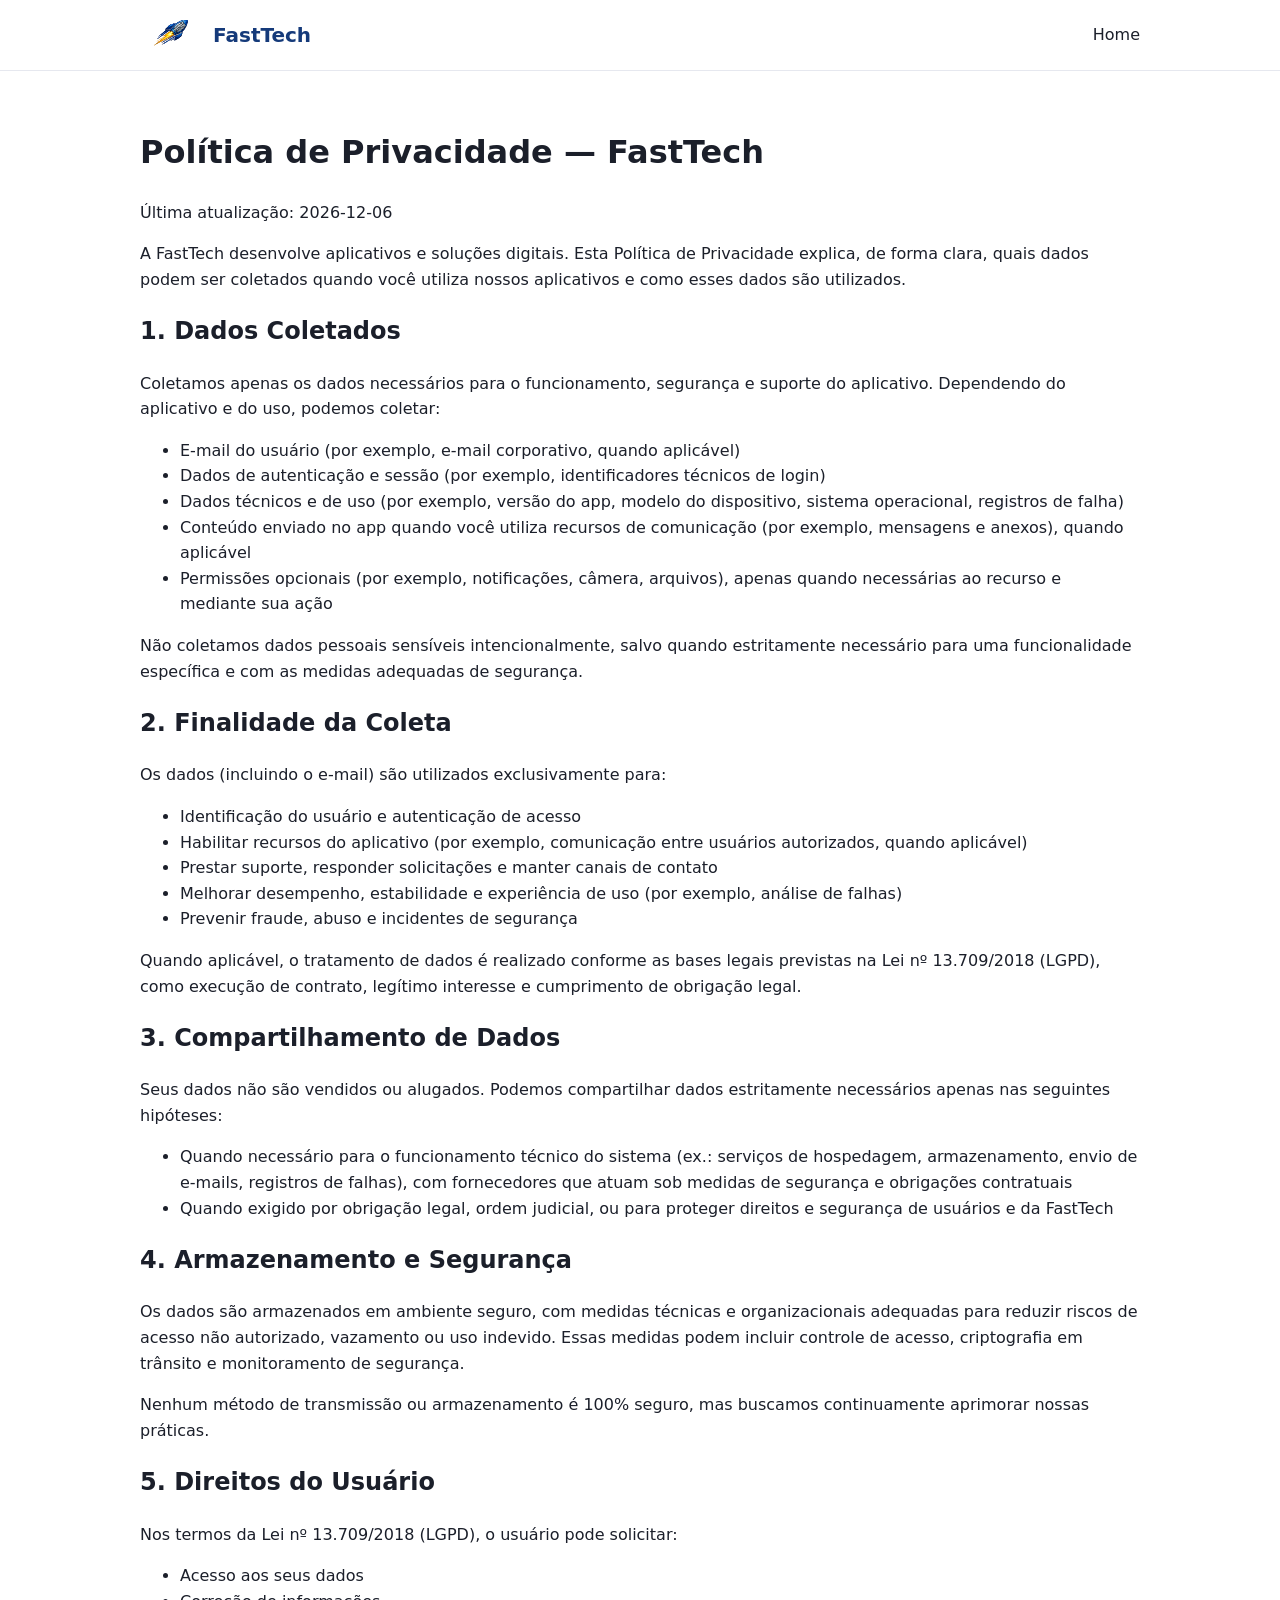
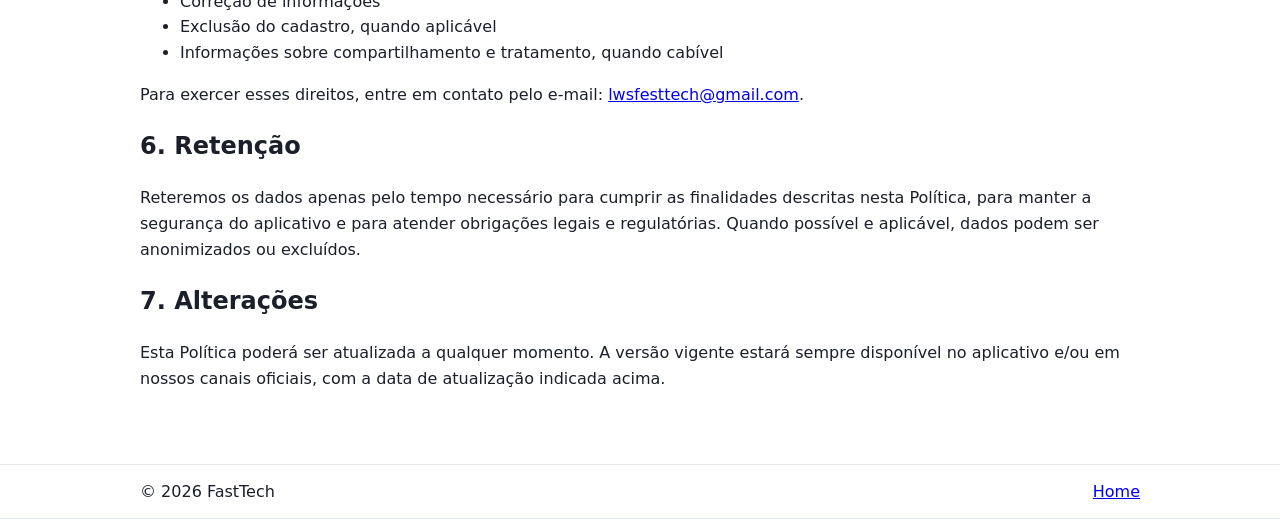
==== privacy.html @ eed10760 "Add files via upload" ====
<!doctype html>
<html lang="pt-BR">

<head>
    <meta charset="utf-8">
    <meta name="viewport" content="width=device-width, initial-scale=1">
    <title>Política de Privacidade — FastTech</title>
    <meta name="description" content="Política de Privacidade para aplicativos e soluções da FastTech.">
    <link rel="stylesheet" href="styles.css">
</head>

<body>
    <header class="site-header">
        <div class="container">
            <a class="brand" href="index.html">
                <img src="logo-rocket.svg" alt="FastTech logo" class="logo">
                <span class="brand-text">FastTech</span>
            </a>
            <nav class="nav" aria-label="Navegação">
                <a href="index.html">Home</a>
            </nav>
        </div>
    </header>

    <main class="section">
        <div class="container policy">
            <h1>Política de Privacidade — FastTech</h1>
            <p>Última atualização: <span id="pp-date"></span></p>

            <p>A FastTech desenvolve aplicativos e soluções digitais. Esta Política de Privacidade explica, de forma
                clara, quais dados podem ser coletados quando você utiliza nossos aplicativos e como esses dados são
                utilizados.</p>

            <h2>1. Dados Coletados</h2>
            <p>Coletamos apenas os dados necessários para o funcionamento, segurança e suporte do aplicativo. Dependendo
                do aplicativo e do uso, podemos coletar:</p>
            <ul>
                <li>E-mail do usuário (por exemplo, e-mail corporativo, quando aplicável)</li>
                <li>Dados de autenticação e sessão (por exemplo, identificadores técnicos de login)</li>
                <li>Dados técnicos e de uso (por exemplo, versão do app, modelo do dispositivo, sistema operacional,
                    registros de falha)</li>
                <li>Conteúdo enviado no app quando você utiliza recursos de comunicação (por exemplo, mensagens e
                    anexos), quando aplicável</li>
                <li>Permissões opcionais (por exemplo, notificações, câmera, arquivos), apenas quando necessárias ao
                    recurso e mediante sua ação</li>
            </ul>
            <p>Não coletamos dados pessoais sensíveis intencionalmente, salvo quando estritamente necessário para uma
                funcionalidade específica e com as medidas adequadas de segurança.</p>

            <h2>2. Finalidade da Coleta</h2>
            <p>Os dados (incluindo o e-mail) são utilizados exclusivamente para:</p>
            <ul>
                <li>Identificação do usuário e autenticação de acesso</li>
                <li>Habilitar recursos do aplicativo (por exemplo, comunicação entre usuários autorizados, quando
                    aplicável)</li>
                <li>Prestar suporte, responder solicitações e manter canais de contato</li>
                <li>Melhorar desempenho, estabilidade e experiência de uso (por exemplo, análise de falhas)</li>
                <li>Prevenir fraude, abuso e incidentes de segurança</li>
            </ul>
            <p>Quando aplicável, o tratamento de dados é realizado conforme as bases legais previstas na Lei nº
                13.709/2018 (LGPD), como execução de contrato, legítimo interesse e cumprimento de obrigação legal.</p>

            <h2>3. Compartilhamento de Dados</h2>
            <p>Seus dados não são vendidos ou alugados. Podemos compartilhar dados estritamente necessários apenas nas
                seguintes hipóteses:</p>
            <ul>
                <li>Quando necessário para o funcionamento técnico do sistema (ex.: serviços de hospedagem,
                    armazenamento, envio de e-mails, registros de falhas), com fornecedores que atuam sob medidas de
                    segurança e obrigações contratuais</li>
                <li>Quando exigido por obrigação legal, ordem judicial, ou para proteger direitos e segurança de
                    usuários e da FastTech</li>
            </ul>

            <h2>4. Armazenamento e Segurança</h2>
            <p>Os dados são armazenados em ambiente seguro, com medidas técnicas e organizacionais adequadas para
                reduzir riscos de acesso não autorizado, vazamento ou uso indevido. Essas medidas podem incluir controle
                de acesso, criptografia em trânsito e monitoramento de segurança.</p>
            <p>Nenhum método de transmissão ou armazenamento é 100% seguro, mas buscamos continuamente aprimorar nossas
                práticas.</p>

            <h2>5. Direitos do Usuário</h2>
            <p>Nos termos da Lei nº 13.709/2018 (LGPD), o usuário pode solicitar:</p>
            <ul>
                <li>Acesso aos seus dados</li>
                <li>Correção de informações</li>
                <li>Exclusão do cadastro, quando aplicável</li>
                <li>Informações sobre compartilhamento e tratamento, quando cabível</li>
            </ul>
            <p>Para exercer esses direitos, entre em contato pelo e-mail: <a
                    href="mailto:lwsfesttech@gmail.com">lwsfesttech@gmail.com</a>.</p>

            <h2>6. Retenção</h2>
            <p>Reteremos os dados apenas pelo tempo necessário para cumprir as finalidades descritas nesta Política,
                para manter a segurança do aplicativo e para atender obrigações legais e regulatórias. Quando possível e
                aplicável, dados podem ser anonimizados ou excluídos.</p>

            <h2>7. Alterações</h2>
            <p>Esta Política poderá ser atualizada a qualquer momento. A versão vigente estará sempre disponível no
                aplicativo e/ou em nossos canais oficiais, com a data de atualização indicada acima.</p>
        </div>
    </main>

    <footer class="site-footer">
        <div class="container">
            <span>© <span id="year"></span> FastTech</span>
            <a href="index.html">Home</a>
        </div>
    </footer>
    <script>
        document.getElementById('year').textContent = new Date().getFullYear();
        document.getElementById('pp-date').textContent = new Date().toISOString().slice(0, 10);
    </script>
</body>

</html>
---- styles.css ----
:root {
    --brand: #153a7a;
    --accent: #ffb000;
    --bg: #ffffff;
    --text: #1b1f2a;
    --muted: #6b7280;
}

* {
    box-sizing: border-box
}

body {
    margin: 0;
    font-family: system-ui, -apple-system, Segoe UI, Roboto, Ubuntu, Arial, sans-serif;
    color: var(--text);
    background: var(--bg);
    line-height: 1.6
}

.container {
    max-width: 1040px;
    margin: 0 auto;
    padding: 0 20px
}

.site-header,
.site-footer {
    border-bottom: 1px solid #e6e8ef
}

.site-footer {
    border-top: 1px solid #e6e8ef
}

.site-header .container,
.site-footer .container {
    display: flex;
    align-items: center;
    justify-content: space-between;
    gap: 16px;
    padding: 14px 20px
}

.brand {
    display: flex;
    align-items: center;
    gap: 10px;
    color: var(--brand);
    text-decoration: none;
    font-weight: 700
}

.logo {
    height: 42px;
    width: auto
}

.brand-text {
    font-size: 20px
}

.nav {
    display: flex;
    flex-wrap: wrap;
    gap: 12px;
    justify-content: flex-end
}

.nav a {
    color: var(--text);
    text-decoration: none
}

.nav a:hover {
    color: var(--brand)
}

.hero {
    padding: 72px 0;
    background: linear-gradient(180deg, #f7f9ff, transparent)
}

.hero h1 {
    font-size: 40px;
    margin: 0 0 8px
}

.hero p {
    color: var(--muted);
    margin: 0 0 20px
}

.btn {
    display: inline-block;
    background: var(--brand);
    color: #fff;
    padding: 12px 18px;
    border-radius: 8px;
    text-decoration: none
}

.section {
    padding: 56px 0
}

.section.alt {
    background: #fafbff
}

.grid-3 {
    display: grid;
    grid-template-columns: repeat(3, 1fr);
    gap: 20px
}

.card {
    padding: 20px;
    border: 1px solid #e6e8ef;
    border-radius: 12px;
    background: #fff
}

.small {
    font-size: 14px;
    color: var(--muted)
}

.policy h1 {
    margin-top: 0
}

@media (max-width:800px) {
    .grid-3 {
        grid-template-columns: 1fr
    }

    .hero h1 {
        font-size: 32px
    }
}
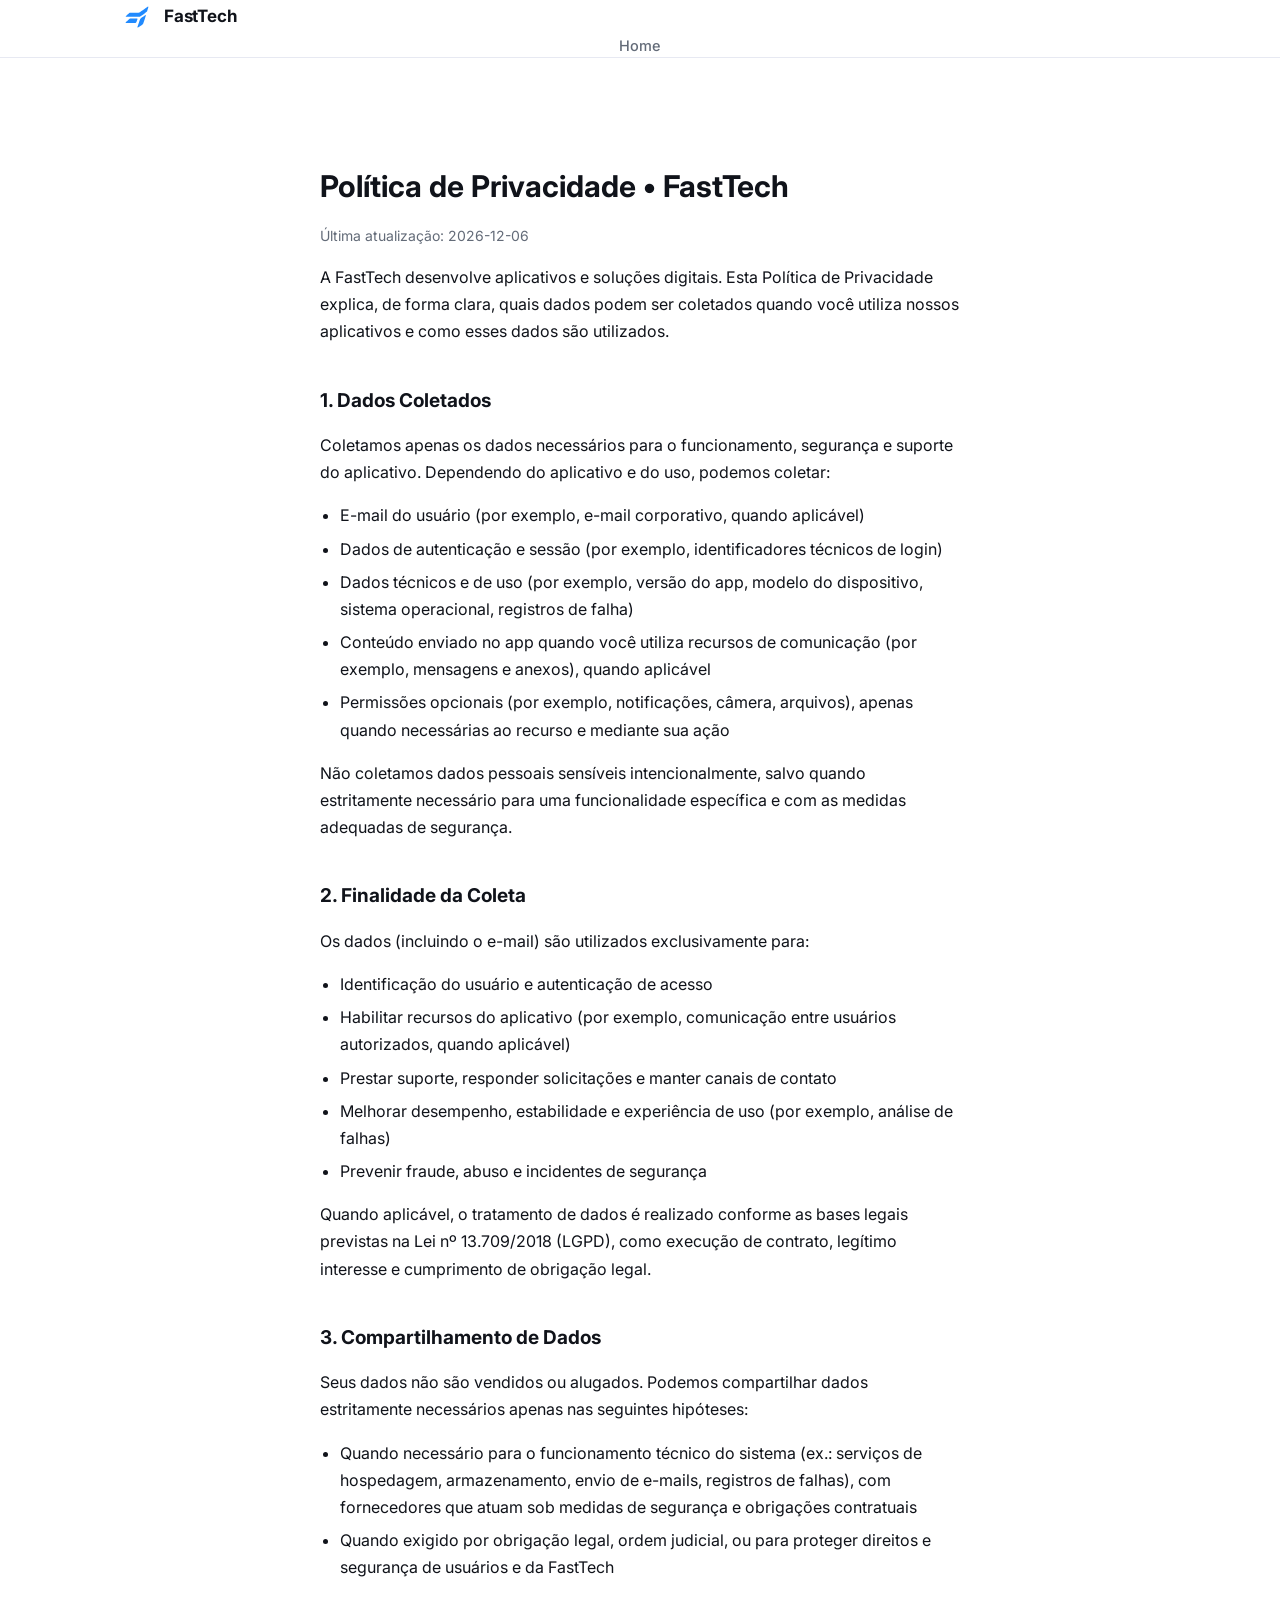
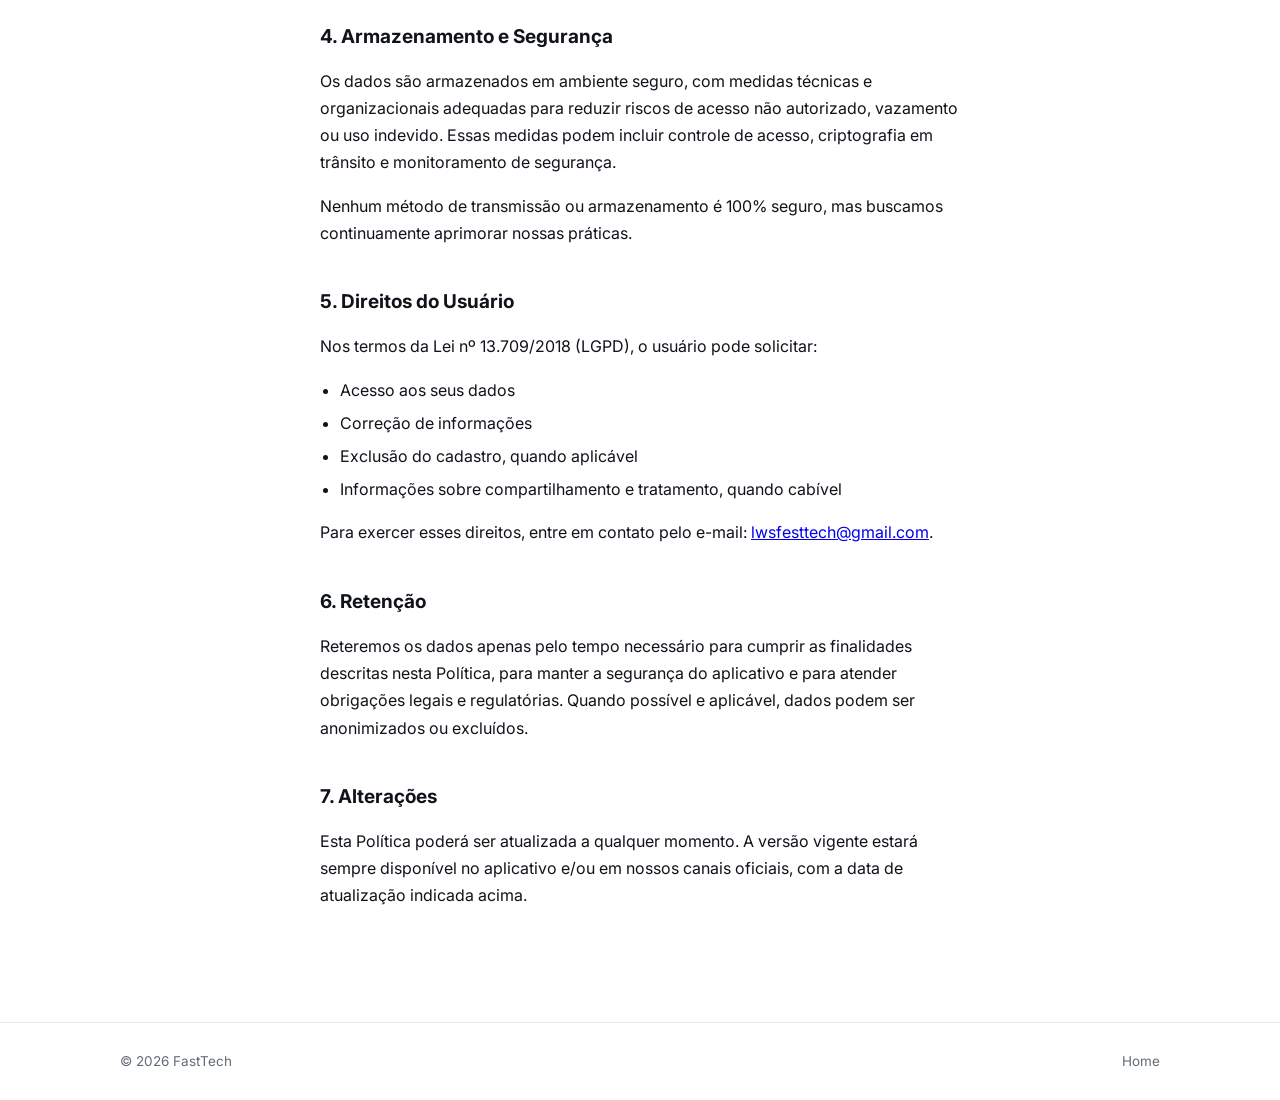
==== commit c03eb179: "Enhance privacy policy page and update styles - Updated the title and header of the privacy policy p" ====
--- a/privacy.html
+++ b/privacy.html
@@ -4,8 +4,11 @@
 <head>
     <meta charset="utf-8">
     <meta name="viewport" content="width=device-width, initial-scale=1">
-    <title>Política de Privacidade — FastTech</title>
+    <title>Política de Privacidade • FastTech</title>
     <meta name="description" content="Política de Privacidade para aplicativos e soluções da FastTech.">
+    <link rel="preconnect" href="https://fonts.googleapis.com">
+    <link rel="preconnect" href="https://fonts.gstatic.com" crossorigin>
+    <link href="https://fonts.googleapis.com/css2?family=Inter:wght@400;500;600;700;800&display=swap" rel="stylesheet">
     <link rel="stylesheet" href="styles.css">
 </head>
 
@@ -23,8 +26,8 @@
     </header>
 
     <main class="section">
-        <div class="container policy">
-            <h1>Política de Privacidade — FastTech</h1>
+        <div class="container narrow policy">
+            <h1>Política de Privacidade • FastTech</h1>
             <p>Última atualização: <span id="pp-date"></span></p>
 
             <p>A FastTech desenvolve aplicativos e soluções digitais. Esta Política de Privacidade explica, de forma
--- a/styles.css
+++ b/styles.css
@@ -1,9 +1,19 @@
 :root {
+    --bg: #ffffff;
+    --surface: #f6f7fb;
+    --surface-2: #edf0fa;
+    --ink: #10131a;
+    --muted: #636b78;
+    --line: #e7e9f2;
     --brand: #153a7a;
-    --accent: #ffb000;
-    --bg: #ffffff;
-    --text: #1b1f2a;
-    --muted: #6b7280;
+    --accent: #3358e8;
+    --accent-soft: #ecf1ff;
+    --accent-dark: #0f1730;
+    --accent-warm: #ffb000;
+    --radius-lg: 20px;
+    --radius-md: 14px;
+    --shadow-sm: 0 1px 2px rgba(16, 24, 40, .05);
+    --shadow-md: 0 16px 36px rgba(16, 24, 40, .10);
 }
 
 * {
@@ -12,130 +22,621 @@
 
 body {
     margin: 0;
-    font-family: system-ui, -apple-system, Segoe UI, Roboto, Ubuntu, Arial, sans-serif;
-    color: var(--text);
+    font-family: 'Inter', system-ui, -apple-system, Segoe UI, Roboto, Ubuntu, Arial, sans-serif;
+    color: var(--ink);
     background: var(--bg);
-    line-height: 1.6
+    line-height: 1.6;
+    -webkit-font-smoothing: antialiased;
 }
 
 .container {
-    max-width: 1040px;
+    max-width: 1080px;
     margin: 0 auto;
     padding: 0 20px
 }
 
-.site-header,
+.container.narrow {
+    max-width: 680px
+}
+
+h1, h2, h3 {
+    font-weight: 700;
+    color: var(--ink);
+}
+
+/* Header */
+
+.site-header {
+    position: sticky;
+    top: 0;
+    z-index: 50;
+    background: rgba(255, 255, 255, .82);
+    backdrop-filter: blur(10px);
+    -webkit-backdrop-filter: blur(10px);
+    border-bottom: 1px solid var(--line);
+}
+
+.nav-wrap {
+    display: flex;
+    align-items: center;
+    gap: 24px;
+    padding: 14px 20px;
+}
+
+.brand {
+    display: flex;
+    align-items: center;
+    gap: 10px;
+    color: var(--ink);
+    text-decoration: none;
+    font-weight: 700;
+}
+
+.logo {
+    height: 34px;
+    width: auto
+}
+
+.brand-text {
+    font-size: 17px;
+    letter-spacing: -.01em;
+}
+
+.nav {
+    display: flex;
+    flex: 1;
+    flex-wrap: wrap;
+    gap: 24px;
+    justify-content: center;
+}
+
+.nav a {
+    color: var(--muted);
+    text-decoration: none;
+    font-size: 14.5px;
+    font-weight: 500;
+    transition: color .15s ease;
+}
+
+.nav a:hover {
+    color: var(--ink)
+}
+
+/* Buttons */
+
+.btn {
+    display: inline-flex;
+    align-items: center;
+    justify-content: center;
+    gap: 8px;
+    padding: 12px 22px;
+    border-radius: 999px;
+    font-weight: 600;
+    font-size: 15px;
+    text-decoration: none;
+    border: 1px solid transparent;
+    transition: transform .15s ease, box-shadow .15s ease, background-color .15s ease, border-color .15s ease;
+    white-space: nowrap;
+}
+
+.btn-primary {
+    background: var(--brand);
+    color: #fff;
+    box-shadow: var(--shadow-sm);
+}
+
+.btn-primary:hover {
+    background: #0f2c63;
+    transform: translateY(-1px);
+    box-shadow: var(--shadow-md);
+}
+
+.btn-ghost {
+    background: #fff;
+    color: var(--ink);
+    border-color: var(--line);
+}
+
+.btn-ghost:hover {
+    border-color: #c7cce0;
+    transform: translateY(-1px);
+}
+
+.btn-sm {
+    padding: 9px 18px;
+    font-size: 13.5px;
+}
+
+/* Eyebrow / badge */
+
+.eyebrow {
+    display: inline-flex;
+    align-items: center;
+    gap: 8px;
+    padding: 6px 14px;
+    border-radius: 999px;
+    background: var(--surface-2);
+    border: 1px solid var(--line);
+    font-size: 13px;
+    font-weight: 600;
+    color: var(--brand);
+}
+
+.eyebrow-dot {
+    width: 6px;
+    height: 6px;
+    border-radius: 50%;
+    background: var(--accent);
+    flex-shrink: 0;
+}
+
+/* Hero */
+
+.hero {
+    position: relative;
+    padding: 128px 0 100px;
+    text-align: center;
+    background:
+        radial-gradient(680px 420px at 12% -10%, rgba(51, 88, 232, .18), transparent 65%),
+        radial-gradient(600px 420px at 92% -15%, rgba(255, 176, 0, .16), transparent 65%),
+        radial-gradient(720px 480px at 50% 120%, rgba(51, 88, 232, .09), transparent 70%),
+        #ffffff;
+}
+
+.hero-inner {
+    position: relative;
+    z-index: 1;
+}
+
+.hero h1 {
+    font-size: clamp(34px, 5vw, 54px);
+    line-height: 1.08;
+    letter-spacing: -.02em;
+    margin: 0 0 20px;
+}
+
+.accent-text {
+    color: var(--accent);
+}
+
+.hero-lead {
+    color: var(--muted);
+    font-size: 18px;
+    max-width: 560px;
+    margin: 0 auto 32px;
+}
+
+.hero-actions {
+    display: flex;
+    gap: 14px;
+    justify-content: center;
+    flex-wrap: wrap;
+    margin-bottom: 40px;
+}
+
+.trust-row {
+    list-style: none;
+    display: flex;
+    flex-wrap: wrap;
+    gap: 14px 28px;
+    justify-content: center;
+    padding: 0;
+    margin: 0;
+    color: var(--muted);
+    font-size: 14px;
+}
+
+.trust-row li {
+    display: flex;
+    align-items: center;
+    gap: 8px;
+}
+
+.trust-row svg {
+    color: var(--accent);
+    flex-shrink: 0;
+}
+
+/* Sections */
+
+.section {
+    padding: 96px 0
+}
+
+.section.alt {
+    background: var(--surface)
+}
+
+.section-head {
+    text-align: center;
+    max-width: 620px;
+    margin: 0 auto 48px;
+}
+
+.section-head h2 {
+    font-size: clamp(26px, 3.2vw, 33px);
+    letter-spacing: -.01em;
+    margin: 12px 0 12px;
+}
+
+.section-sub {
+    color: var(--muted);
+    font-size: 16px;
+    margin: 0;
+}
+
+.section-sub-text {
+    color: var(--muted);
+    font-size: 17px;
+    text-align: center;
+    max-width: 620px;
+    margin: -20px auto 0;
+}
+
+/* Feature cards */
+
+.feature-grid-top {
+    display: grid;
+    grid-template-columns: 1fr 1fr;
+    gap: 20px;
+    margin-bottom: 20px;
+}
+
+.feature-grid-bottom {
+    display: grid;
+    grid-template-columns: repeat(4, 1fr);
+    gap: 20px;
+}
+
+.feature-card {
+    background: #fff;
+    border: 1px solid var(--line);
+    border-radius: var(--radius-md);
+    padding: 28px;
+    box-shadow: var(--shadow-sm);
+    transition: transform .15s ease, box-shadow .15s ease;
+}
+
+.feature-card:hover {
+    transform: translateY(-3px);
+    box-shadow: var(--shadow-md);
+}
+
+.feature-icon {
+    width: 40px;
+    height: 40px;
+    border-radius: 10px;
+    display: flex;
+    align-items: center;
+    justify-content: center;
+    background: var(--surface-2);
+    color: var(--brand);
+    margin-bottom: 16px;
+}
+
+.feature-card h3 {
+    font-size: 17px;
+    margin: 0 0 8px;
+}
+
+.feature-card p {
+    margin: 0;
+    color: var(--muted);
+    font-size: 14.5px;
+    line-height: 1.6;
+}
+
+.feature-card-accent {
+    background: var(--accent-soft);
+    border-color: transparent;
+}
+
+.feature-card-accent .feature-icon {
+    background: #fff;
+    color: var(--accent);
+}
+
+.feature-card-dark {
+    background: var(--accent-dark);
+    border-color: transparent;
+}
+
+.feature-card-dark h3 {
+    color: #fff;
+}
+
+.feature-card-dark p {
+    color: #b9c0d9;
+}
+
+.feature-card-dark .feature-icon {
+    background: rgba(255, 255, 255, .12);
+    color: #fff;
+}
+
+/* Steps / process */
+
+.steps-layout {
+    display: grid;
+    grid-template-columns: 1fr 1fr;
+    gap: 56px;
+    align-items: center;
+}
+
+.steps-list {
+    list-style: none;
+    margin: 0;
+    padding: 0;
+}
+
+.steps-list li {
+    display: flex;
+    gap: 18px;
+    position: relative;
+    padding-bottom: 34px;
+}
+
+.steps-list li:not(:last-child)::before {
+    content: "";
+    position: absolute;
+    left: 15px;
+    top: 34px;
+    bottom: 0;
+    width: 1px;
+    background: var(--line);
+}
+
+.steps-list li:last-child {
+    padding-bottom: 0;
+}
+
+.step-num {
+    flex-shrink: 0;
+    width: 32px;
+    height: 32px;
+    border-radius: 50%;
+    background: var(--brand);
+    color: #fff;
+    display: flex;
+    align-items: center;
+    justify-content: center;
+    font-weight: 700;
+    font-size: 13.5px;
+    z-index: 1;
+}
+
+.steps-list h3 {
+    margin: 2px 0 6px;
+    font-size: 16.5px;
+}
+
+.steps-list p {
+    margin: 0;
+    color: var(--muted);
+    font-size: 14.5px;
+    line-height: 1.6;
+}
+
+.chat-mock {
+    background: #fff;
+    border: 1px solid var(--line);
+    border-radius: var(--radius-lg);
+    overflow: hidden;
+    box-shadow: var(--shadow-md);
+}
+
+.chat-mock-header {
+    display: flex;
+    align-items: center;
+    gap: 12px;
+    padding: 16px 18px;
+    background: var(--accent-dark);
+}
+
+.chat-mock-avatar {
+    width: 34px;
+    height: 34px;
+    border-radius: 50%;
+    background: var(--accent);
+    flex-shrink: 0;
+}
+
+.chat-mock-title {
+    display: flex;
+    flex-direction: column;
+    gap: 2px;
+}
+
+.chat-mock-title strong {
+    color: #fff;
+    font-size: 14.5px;
+}
+
+.chat-mock-title span {
+    color: #9aa4c4;
+    font-size: 12.5px;
+}
+
+.chat-mock-body {
+    background: var(--surface);
+    padding: 22px 18px;
+    display: flex;
+    flex-direction: column;
+    gap: 12px;
+}
+
+.bubble {
+    max-width: 78%;
+    padding: 10px 14px;
+    border-radius: 14px;
+    font-size: 13.5px;
+    line-height: 1.5;
+}
+
+.bubble-in {
+    align-self: flex-start;
+    background: #fff;
+    border: 1px solid var(--line);
+    border-bottom-left-radius: 4px;
+    color: var(--ink);
+}
+
+.bubble-out {
+    align-self: flex-end;
+    background: var(--accent);
+    border-bottom-right-radius: 4px;
+    color: #fff;
+}
+
+/* Contact */
+
+.contact-card {
+    background: #fff;
+    border: 1px solid var(--line);
+    border-radius: var(--radius-lg);
+    padding: 48px 40px;
+    text-align: center;
+    box-shadow: var(--shadow-sm);
+}
+
+.contact-card h2 {
+    margin: 0 0 10px;
+    font-size: 26px;
+}
+
+.contact-card > p {
+    color: var(--muted);
+    margin: 0 0 22px;
+}
+
+.contact-card .btn {
+    margin-bottom: 20px;
+}
+
+.contact-card .small {
+    margin: 6px 0 0;
+}
+
+.small {
+    font-size: 13.5px;
+    color: var(--muted);
+}
+
+.small a {
+    color: var(--muted);
+}
+
+/* Footer */
+
 .site-footer {
-    border-bottom: 1px solid #e6e8ef
-}
-
-.site-footer {
-    border-top: 1px solid #e6e8ef
-}
-
-.site-header .container,
+    border-top: 1px solid var(--line);
+    padding: 28px 0;
+}
+
 .site-footer .container {
     display: flex;
     align-items: center;
     justify-content: space-between;
     gap: 16px;
-    padding: 14px 20px
-}
-
-.brand {
-    display: flex;
-    align-items: center;
-    gap: 10px;
-    color: var(--brand);
+    flex-wrap: wrap;
+    font-size: 13.5px;
+    color: var(--muted);
+}
+
+.site-footer a {
+    color: var(--muted);
     text-decoration: none;
-    font-weight: 700
-}
-
-.logo {
-    height: 42px;
-    width: auto
-}
-
-.brand-text {
-    font-size: 20px
-}
-
-.nav {
-    display: flex;
-    flex-wrap: wrap;
-    gap: 12px;
-    justify-content: flex-end
-}
-
-.nav a {
-    color: var(--text);
-    text-decoration: none
-}
-
-.nav a:hover {
-    color: var(--brand)
-}
-
-.hero {
-    padding: 72px 0;
-    background: linear-gradient(180deg, #f7f9ff, transparent)
-}
-
-.hero h1 {
-    font-size: 40px;
-    margin: 0 0 8px
-}
-
-.hero p {
-    color: var(--muted);
-    margin: 0 0 20px
-}
-
-.btn {
-    display: inline-block;
-    background: var(--brand);
-    color: #fff;
-    padding: 12px 18px;
-    border-radius: 8px;
-    text-decoration: none
-}
-
-.section {
-    padding: 56px 0
-}
-
-.section.alt {
-    background: #fafbff
-}
-
-.grid-3 {
-    display: grid;
-    grid-template-columns: repeat(3, 1fr);
-    gap: 20px
-}
-
-.card {
-    padding: 20px;
-    border: 1px solid #e6e8ef;
-    border-radius: 12px;
-    background: #fff
-}
-
-.small {
+}
+
+.site-footer a:hover {
+    color: var(--ink);
+}
+
+/* Privacy policy page */
+
+.policy h1 {
+    font-size: 30px;
+    margin: 8px 0 4px;
+}
+
+.policy > p:first-of-type {
+    color: var(--muted);
     font-size: 14px;
-    color: var(--muted)
-}
-
-.policy h1 {
-    margin-top: 0
-}
-
-@media (max-width:800px) {
-    .grid-3 {
-        grid-template-columns: 1fr
-    }
-
-    .hero h1 {
-        font-size: 32px
-    }
-}+}
+
+.policy h2 {
+    font-size: 19px;
+    margin: 40px 0 12px;
+}
+
+.policy p, .policy li {
+    color: var(--ink);
+    line-height: 1.7;
+}
+
+.policy ul {
+    padding-left: 20px;
+}
+
+.policy li {
+    margin-bottom: 6px;
+}
+
+/* Responsive */
+
+@media (max-width: 900px) {
+    .feature-grid-top {
+        grid-template-columns: 1fr;
+    }
+
+    .feature-grid-bottom {
+        grid-template-columns: repeat(2, 1fr);
+    }
+
+    .steps-layout {
+        grid-template-columns: 1fr;
+        gap: 40px;
+    }
+
+    .chat-mock {
+        order: -1;
+        max-width: 420px;
+        margin: 0 auto;
+        width: 100%;
+    }
+}
+
+@media (max-width: 760px) {
+    .nav-wrap {
+        flex-wrap: wrap;
+        justify-content: center;
+    }
+
+    .nav {
+        order: 3;
+        width: 100%;
+        justify-content: center;
+        padding-top: 12px;
+        margin-top: 4px;
+        border-top: 1px solid var(--line);
+        gap: 16px 20px;
+    }
+}
+
+@media (max-width: 600px) {
+    .feature-grid-bottom {
+        grid-template-columns: 1fr;
+    }
+
+    .hero {
+        padding: 92px 0 64px;
+    }
+
+    .section {
+        padding: 64px 0;
+    }
+
+    .contact-card {
+        padding: 36px 22px;
+    }
+}
